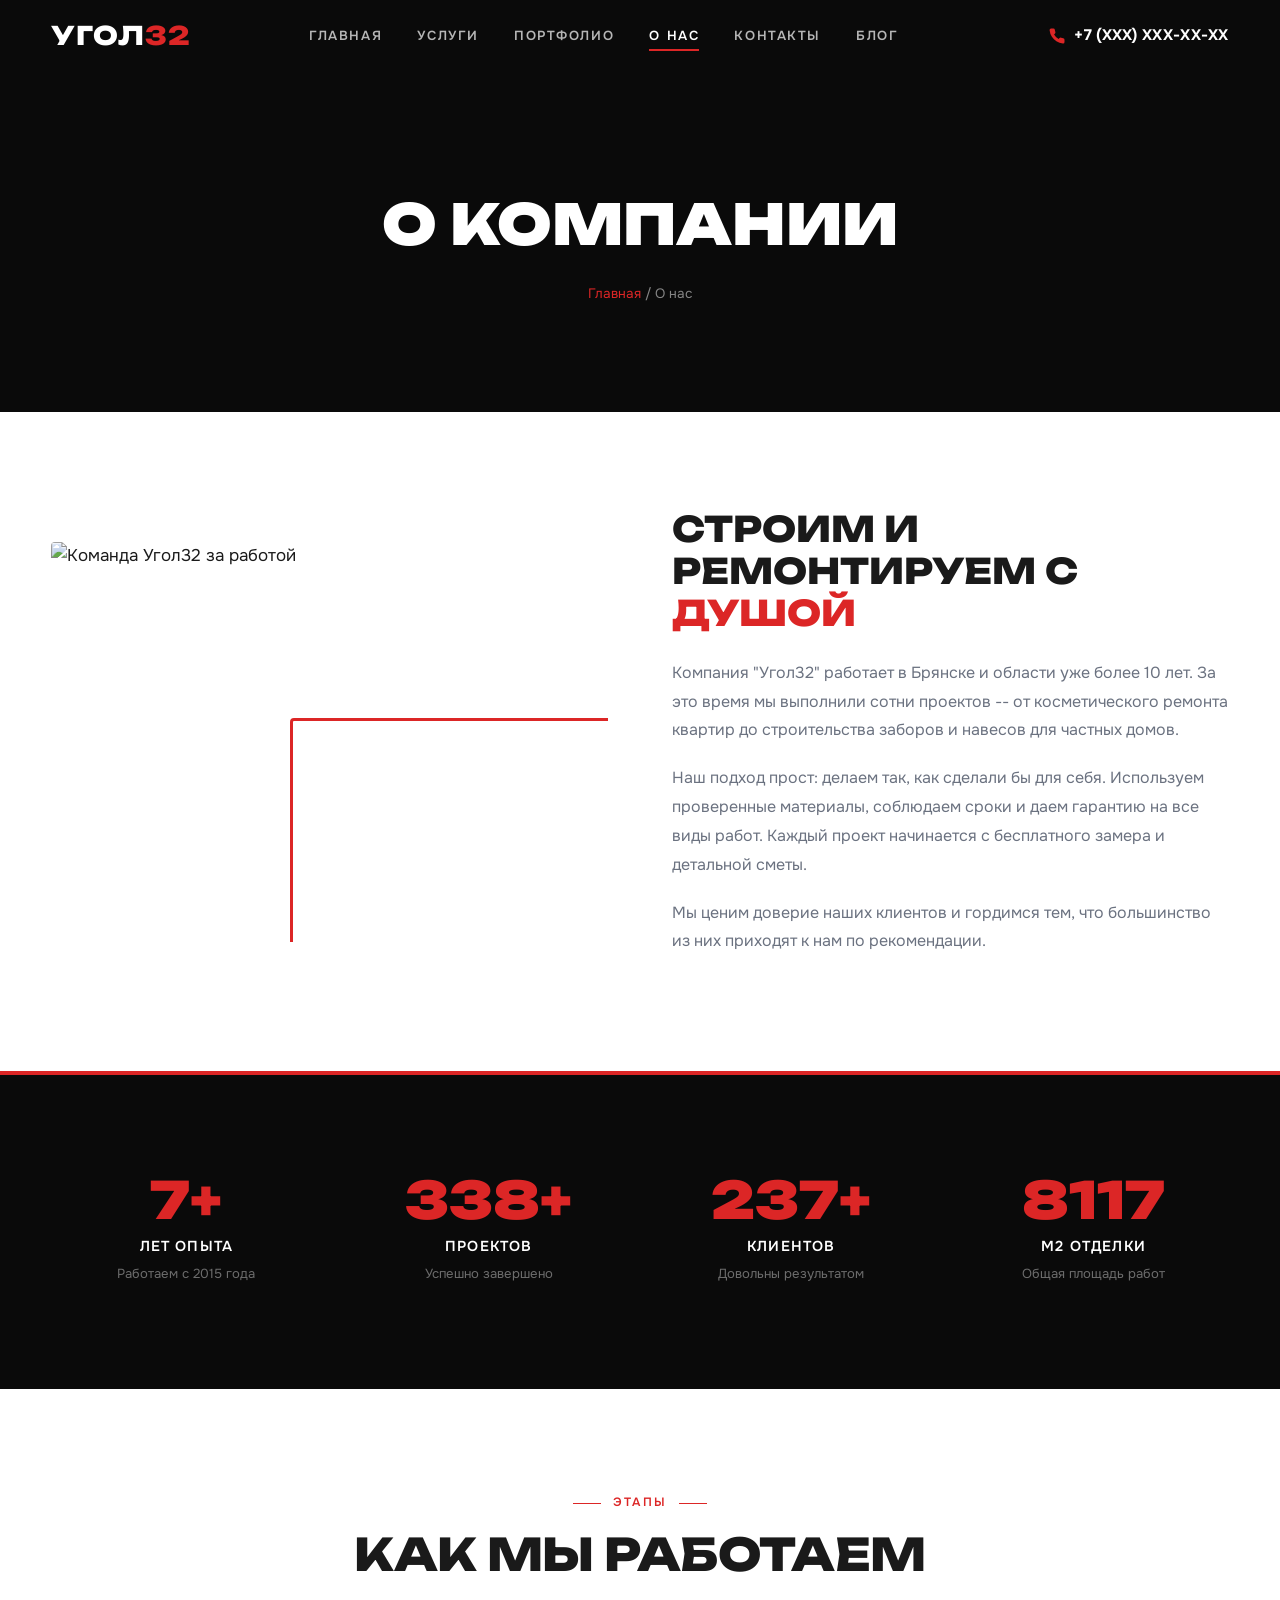
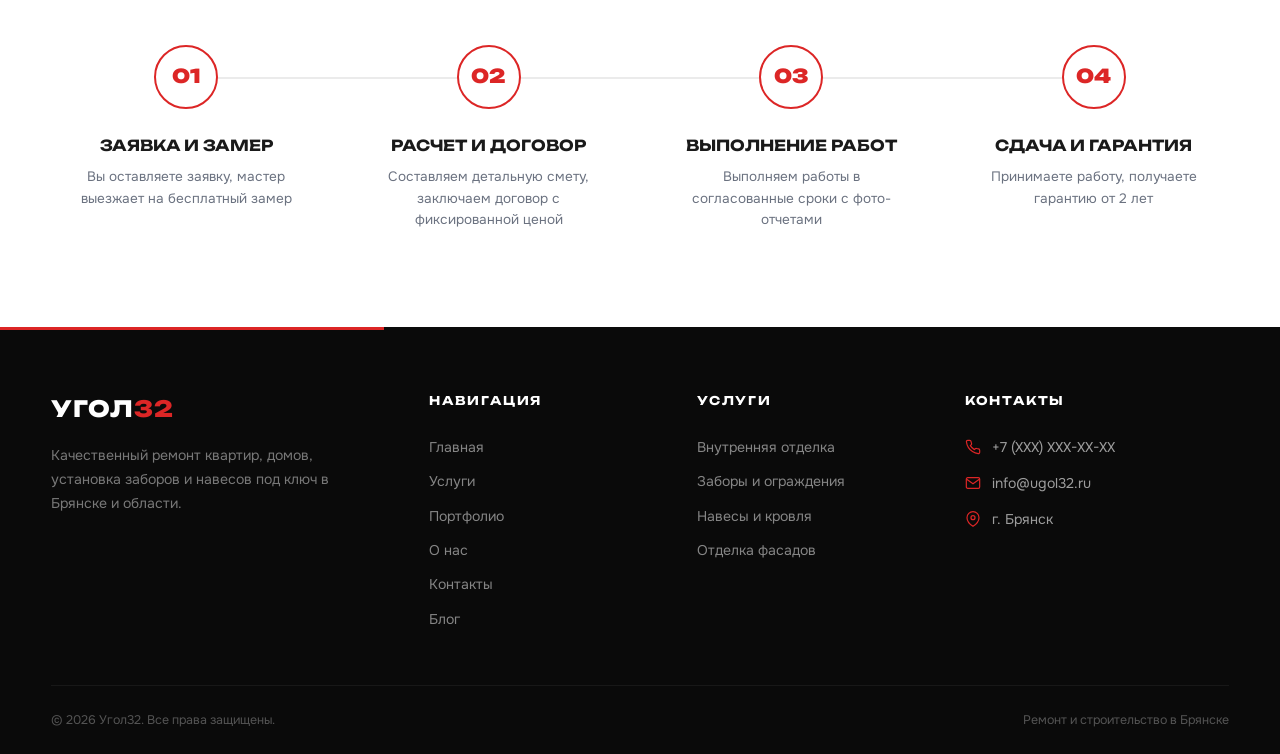
==== about.html @ 713999a4 "Initial commit: Ugol32 static website 6-page construction company site (HTML/CSS/JS). Pages: home, s" ====
<!DOCTYPE html>
<html lang="ru">
<head>
  <meta charset="UTF-8">
  <meta name="viewport" content="width=device-width, initial-scale=1.0">
  <title>О компании | Угол32 | Ремонт в Брянске</title>
  <meta name="description" content="О компании Угол32: опыт, команда, подход к работе. Ремонт квартир и домов в Брянске с гарантией.">
  <link rel="preconnect" href="https://fonts.googleapis.com">
  <link rel="preconnect" href="https://fonts.gstatic.com" crossorigin>
  <link href="https://fonts.googleapis.com/css2?family=Onest:wght@400;500;600;700&family=Unbounded:wght@700;800;900&display=swap" rel="stylesheet">
  <link rel="stylesheet" href="css/style.css">
  <style>
    .page-banner {
      position: relative; min-height: 340px;
      display: flex; align-items: center; justify-content: center;
      background: var(--surface); overflow: hidden; margin-top: var(--header-h);
    }
    .page-banner-bg {
      position: absolute; inset: 0;
      background: url('https://images.unsplash.com/photo-1541888946425-d81bb19240f5?w=1920&q=80') center/cover no-repeat;
      filter: grayscale(60%); opacity: 0.3;
    }
    .page-banner-content { position: relative; z-index: 2; text-align: center; }
    .page-banner h1 {
      font-family: var(--font-display); font-size: clamp(2rem, 5vw, 3.5rem);
      font-weight: 900; color: var(--text-inv); text-transform: uppercase;
    }
    .page-banner .breadcrumb { margin-top: 0.8rem; font-size: 0.85rem; color: rgba(255,255,255,0.5); }
    .page-banner .breadcrumb a { color: var(--accent); }

    /* About intro */
    .about-intro {
      padding: 6rem 0;
      display: grid; grid-template-columns: 1fr 1fr; gap: 4rem;
      align-items: center;
    }
    .about-intro-img {
      border-radius: 4px; overflow: hidden; position: relative;
    }
    .about-intro-img img {
      width: 100%; height: 100%; object-fit: cover;
      min-height: 400px; filter: grayscale(20%);
    }
    .about-intro-img::after {
      content: ''; position: absolute; bottom: -16px; right: -16px;
      width: 60%; height: 60%;
      border: 3px solid var(--accent); border-radius: 4px;
      z-index: -1;
    }
    .about-intro-text h2 {
      font-family: var(--font-display); font-size: clamp(1.5rem, 3vw, 2.2rem);
      font-weight: 800; text-transform: uppercase; color: var(--text);
      margin-bottom: 1.5rem; line-height: 1.2;
    }
    .about-intro-text h2 em { font-style: normal; color: var(--accent); }
    .about-intro-text p {
      font-size: 1rem; color: var(--text-muted); line-height: 1.8; margin-bottom: 1.2rem;
    }

    /* Stats */
    .stats-section {
      background: var(--surface); padding: 5rem 0;
      position: relative;
    }
    .stats-section::before {
      content: ''; position: absolute; top: 0; left: 0;
      width: 100%; height: 4px; background: var(--accent);
    }
    .stats-grid {
      display: grid; grid-template-columns: repeat(4, 1fr); gap: 2rem;
      text-align: center;
    }
    .stat-item { padding: 1.5rem; }
    .stat-number {
      font-family: var(--font-display); font-size: clamp(2.5rem, 4vw, 3.5rem);
      font-weight: 900; color: var(--accent); line-height: 1;
      margin-bottom: 0.5rem;
    }
    .stat-label {
      font-size: 0.9rem; font-weight: 600; color: var(--text-inv);
      text-transform: uppercase; letter-spacing: 0.08em;
    }
    .stat-desc {
      font-size: 0.82rem; color: rgba(255,255,255,0.4); margin-top: 0.3rem;
    }

    /* Process / Timeline */
    .process-section { padding: 6rem 0; background: var(--bg); }
    .process-grid {
      display: grid; grid-template-columns: repeat(4, 1fr); gap: 2rem;
      margin-top: 3rem; position: relative;
    }
    /* Connecting line */
    .process-grid::before {
      content: ''; position: absolute;
      top: 32px; left: 12.5%; right: 12.5%;
      height: 2px; background: rgba(0,0,0,0.08);
    }
    .process-step { text-align: center; position: relative; }
    .process-step-num {
      width: 64px; height: 64px; border-radius: 50%;
      background: var(--bg); border: 2px solid var(--accent);
      display: flex; align-items: center; justify-content: center;
      margin: 0 auto 1.5rem;
      font-family: var(--font-display); font-size: 1.2rem;
      font-weight: 900; color: var(--accent);
      position: relative; z-index: 1;
      transition: background 0.3s, color 0.3s;
    }
    .process-step:hover .process-step-num {
      background: var(--accent); color: var(--text-inv);
    }
    .process-step-title {
      font-family: var(--font-display); font-size: 0.95rem;
      font-weight: 700; text-transform: uppercase; color: var(--text);
      margin-bottom: 0.5rem;
    }
    .process-step-desc {
      font-size: 0.85rem; color: var(--text-muted); line-height: 1.6;
      max-width: 220px; margin: 0 auto;
    }

    @media (max-width: 768px) {
      .about-intro { grid-template-columns: 1fr; gap: 2rem; padding: 4rem 5%; }
      .about-intro-img::after { display: none; }
      .about-intro-img img { min-height: 260px; }
      .stats-grid { grid-template-columns: repeat(2, 1fr); gap: 1rem; }
      .process-grid { grid-template-columns: 1fr 1fr; gap: 2rem 1rem; }
      .process-grid::before { display: none; }
      .page-banner { min-height: 240px; }
    }
  </style>
</head>
<body>

  <!-- HEADER -->
  <header class="site-header">
    <div class="container header-inner">
      <a href="index.html" class="logo">УГОЛ<span>32</span></a>
      <nav class="nav-links">
        <a href="index.html">Главная</a><a href="uslugi.html">Услуги</a>
        <a href="portfolio.html">Портфолио</a><a href="about.html" class="active">О нас</a>
        <a href="contacts.html">Контакты</a><a href="blog.html">Блог</a>
      </nav>
      <a href="tel:+7XXXXXXXXXX" class="header-phone">
        <svg viewBox="0 0 24 24"><path d="M22 16.92v3a2 2 0 01-2.18 2 19.79 19.79 0 01-8.63-3.07 19.5 19.5 0 01-6-6 19.79 19.79 0 01-3.07-8.67A2 2 0 014.11 2h3a2 2 0 012 1.72c.127.96.361 1.903.7 2.81a2 2 0 01-.45 2.11L8.09 9.91a16 16 0 006 6l1.27-1.27a2 2 0 012.11-.45c.907.339 1.85.573 2.81.7A2 2 0 0122 16.92z"/></svg>
        +7 (XXX) XXX-XX-XX
      </a>
      <button class="burger" aria-label="Меню"><span></span><span></span><span></span></button>
    </div>
  </header>
  <div class="mobile-overlay"></div>
  <nav class="mobile-nav">
    <a href="index.html">Главная</a><a href="uslugi.html">Услуги</a><a href="portfolio.html">Портфолио</a>
    <a href="about.html">О нас</a><a href="contacts.html">Контакты</a><a href="blog.html">Блог</a>
    <a href="tel:+7XXXXXXXXXX" class="mobile-phone">+7 (XXX) XXX-XX-XX</a>
  </nav>

  <main>
    <section class="page-banner">
      <div class="page-banner-bg"></div>
      <div class="page-banner-content">
        <h1>О компании</h1>
        <div class="breadcrumb"><a href="index.html">Главная</a> / О нас</div>
      </div>
    </section>

    <!-- Intro -->
    <div class="container">
      <div class="about-intro">
        <div class="about-intro-img reveal">
          <img src="https://images.unsplash.com/photo-1581094794329-c8112a89af12?w=700&q=80" alt="Команда Угол32 за работой" loading="lazy">
        </div>
        <div class="about-intro-text reveal">
          <h2>Строим и ремонтируем с <em>душой</em></h2>
          <p>Компания "Угол32" работает в Брянске и области уже более 10 лет. За это время мы выполнили сотни проектов -- от косметического ремонта квартир до строительства заборов и навесов для частных домов.</p>
          <p>Наш подход прост: делаем так, как сделали бы для себя. Используем проверенные материалы, соблюдаем сроки и даем гарантию на все виды работ. Каждый проект начинается с бесплатного замера и детальной сметы.</p>
          <p>Мы ценим доверие наших клиентов и гордимся тем, что большинство из них приходят к нам по рекомендации.</p>
        </div>
      </div>
    </div>

    <!-- Stats -->
    <section class="stats-section">
      <div class="container">
        <div class="stats-grid">
          <div class="stat-item reveal reveal-delay-1">
            <div class="stat-number" data-count="10" data-suffix="+">0</div>
            <div class="stat-label">Лет опыта</div>
            <div class="stat-desc">Работаем с 2015 года</div>
          </div>
          <div class="stat-item reveal reveal-delay-2">
            <div class="stat-number" data-count="500" data-suffix="+">0</div>
            <div class="stat-label">Проектов</div>
            <div class="stat-desc">Успешно завершено</div>
          </div>
          <div class="stat-item reveal reveal-delay-3">
            <div class="stat-number" data-count="350" data-suffix="+">0</div>
            <div class="stat-label">Клиентов</div>
            <div class="stat-desc">Довольны результатом</div>
          </div>
          <div class="stat-item reveal reveal-delay-4">
            <div class="stat-number" data-count="12000" data-suffix="">0</div>
            <div class="stat-label">м2 отделки</div>
            <div class="stat-desc">Общая площадь работ</div>
          </div>
        </div>
      </div>
    </section>

    <!-- Process -->
    <section class="process-section">
      <div class="container">
        <div class="section-header reveal">
          <div class="section-tag">Этапы</div>
          <h2 class="section-title section-title--dark">Как мы работаем</h2>
        </div>

        <div class="process-grid">
          <div class="process-step reveal reveal-delay-1">
            <div class="process-step-num">01</div>
            <div class="process-step-title">Заявка и замер</div>
            <div class="process-step-desc">Вы оставляете заявку, мастер выезжает на бесплатный замер</div>
          </div>
          <div class="process-step reveal reveal-delay-2">
            <div class="process-step-num">02</div>
            <div class="process-step-title">Расчет и договор</div>
            <div class="process-step-desc">Составляем детальную смету, заключаем договор с фиксированной ценой</div>
          </div>
          <div class="process-step reveal reveal-delay-3">
            <div class="process-step-num">03</div>
            <div class="process-step-title">Выполнение работ</div>
            <div class="process-step-desc">Выполняем работы в согласованные сроки с фото-отчетами</div>
          </div>
          <div class="process-step reveal reveal-delay-4">
            <div class="process-step-num">04</div>
            <div class="process-step-title">Сдача и гарантия</div>
            <div class="process-step-desc">Принимаете работу, получаете гарантию от 2 лет</div>
          </div>
        </div>
      </div>
    </section>
  </main>

  <!-- FOOTER -->
  <footer class="site-footer">
    <div class="container">
      <div class="footer-grid">
        <div class="footer-brand">
          <a href="index.html" class="logo">УГОЛ<span>32</span></a>
          <p>Качественный ремонт квартир, домов, установка заборов и навесов под ключ в Брянске и области.</p>
        </div>
        <div>
          <div class="footer-heading">Навигация</div>
          <ul class="footer-links">
            <li><a href="index.html">Главная</a></li><li><a href="uslugi.html">Услуги</a></li>
            <li><a href="portfolio.html">Портфолио</a></li><li><a href="about.html">О нас</a></li>
            <li><a href="contacts.html">Контакты</a></li><li><a href="blog.html">Блог</a></li>
          </ul>
        </div>
        <div>
          <div class="footer-heading">Услуги</div>
          <ul class="footer-links">
            <li><a href="uslugi.html">Внутренняя отделка</a></li><li><a href="uslugi.html">Заборы и ограждения</a></li>
            <li><a href="uslugi.html">Навесы и кровля</a></li><li><a href="uslugi.html">Отделка фасадов</a></li>
          </ul>
        </div>
        <div>
          <div class="footer-heading">Контакты</div>
          <ul class="footer-contacts">
            <li><svg viewBox="0 0 24 24"><path d="M22 16.92v3a2 2 0 01-2.18 2 19.79 19.79 0 01-8.63-3.07 19.5 19.5 0 01-6-6 19.79 19.79 0 01-3.07-8.67A2 2 0 014.11 2h3a2 2 0 012 1.72c.127.96.361 1.903.7 2.81a2 2 0 01-.45 2.11L8.09 9.91a16 16 0 006 6l1.27-1.27a2 2 0 012.11-.45c.907.339 1.85.573 2.81.7A2 2 0 0122 16.92z"/></svg><a href="tel:+7XXXXXXXXXX">+7 (XXX) XXX-XX-XX</a></li>
            <li><svg viewBox="0 0 24 24"><path d="M4 4h16c1.1 0 2 .9 2 2v12c0 1.1-.9 2-2 2H4c-1.1 0-2-.9-2-2V6c0-1.1.9-2 2-2z"/><path d="M22 6l-10 7L2 6"/></svg><a href="mailto:info@ugol32.ru">info@ugol32.ru</a></li>
            <li><svg viewBox="0 0 24 24"><path d="M21 10c0 7-9 13-9 13s-9-6-9-13a9 9 0 0118 0z"/><circle cx="12" cy="10" r="3"/></svg><span>г. Брянск</span></li>
          </ul>
        </div>
      </div>
      <div class="footer-bottom">
        <span>&copy; 2026 Угол32. Все права защищены.</span>
        <span>Ремонт и строительство в Брянске</span>
      </div>
    </div>
  </footer>

  <a href="tel:+7XXXXXXXXXX" class="mobile-call-btn">
    <svg viewBox="0 0 24 24"><path d="M22 16.92v3a2 2 0 01-2.18 2 19.79 19.79 0 01-8.63-3.07 19.5 19.5 0 01-6-6 19.79 19.79 0 01-3.07-8.67A2 2 0 014.11 2h3a2 2 0 012 1.72c.127.96.361 1.903.7 2.81a2 2 0 01-.45 2.11L8.09 9.91a16 16 0 006 6l1.27-1.27a2 2 0 012.11-.45c.907.339 1.85.573 2.81.7A2 2 0 0122 16.92z"/></svg>
    Позвонить
  </a>

  <script src="js/main.js"></script>
</body>
</html>
---- css/style.css ----
/* ============================================
   УГОЛ32 — Constructivist Brutalism
   Black / White / Red — Raw precision
   ============================================ */

/* --- Reset & Base --- */
*, *::before, *::after { margin: 0; padding: 0; box-sizing: border-box; }
html { scroll-behavior: smooth; -webkit-text-size-adjust: 100%; }
body { font-family: 'Onest', sans-serif; font-size: 17px; line-height: 1.65; color: var(--text); background: var(--bg); overflow-x: hidden; -webkit-font-smoothing: antialiased; }
img { max-width: 100%; display: block; }
a { text-decoration: none; color: inherit; transition: color 0.25s; }
ul, ol { list-style: none; }
button, input, select, textarea { font: inherit; border: none; outline: none; background: none; }
button { cursor: pointer; }

/* --- Custom Properties --- */
:root {
  --bg: #FFFFFF;
  --bg-alt: #F2F2F0;
  --surface: #0A0A0A;
  --text: #1A1A1A;
  --text-muted: #6B7280;
  --text-inv: #FFFFFF;
  --accent: #DC2626;
  --accent-hover: #B91C1C;
  --accent-glow: rgba(220, 38, 38, 0.15);
  --font-display: 'Unbounded', sans-serif;
  --font-body: 'Onest', sans-serif;
  --ease: cubic-bezier(0.22, 1, 0.36, 1);
  --header-h: 72px;
}

/* --- Utility --- */
.container {
  width: min(1280px, 92%);
  margin: 0 auto;
}

.sr-only {
  position: absolute; width: 1px; height: 1px;
  padding: 0; margin: -1px; overflow: hidden;
  clip: rect(0,0,0,0); white-space: nowrap; border: 0;
}

/* --- Scroll Reveal --- */
.reveal {
  opacity: 0;
  transform: translateY(40px);
  transition: opacity 0.8s var(--ease), transform 0.8s var(--ease);
}
.reveal.visible {
  opacity: 1;
  transform: translateY(0);
}
.reveal-delay-1 { transition-delay: 0.1s; }
.reveal-delay-2 { transition-delay: 0.2s; }
.reveal-delay-3 { transition-delay: 0.3s; }
.reveal-delay-4 { transition-delay: 0.4s; }

/* ============================================
   HEADER
   ============================================ */
.site-header {
  position: fixed;
  top: 0; left: 0; right: 0;
  z-index: 1000;
  background: var(--surface);
  height: var(--header-h);
  transition: background 0.35s, box-shadow 0.35s;
}
.site-header.scrolled {
  box-shadow: 0 2px 24px rgba(0,0,0,0.4);
}
.header-inner {
  display: flex;
  align-items: center;
  justify-content: space-between;
  height: 100%;
}

/* Logo */
.logo {
  font-family: var(--font-display);
  font-size: 1.6rem;
  font-weight: 800;
  color: var(--text-inv);
  letter-spacing: 0.04em;
  position: relative;
}
.logo span {
  color: var(--accent);
}

/* Navigation */
.nav-links {
  display: flex;
  align-items: center;
  gap: 2.2rem;
}
.nav-links a {
  font-family: var(--font-body);
  font-size: 0.82rem;
  font-weight: 600;
  color: rgba(255,255,255,0.7);
  text-transform: uppercase;
  letter-spacing: 0.12em;
  position: relative;
  padding: 4px 0;
}
.nav-links a::after {
  content: '';
  position: absolute;
  bottom: 0; left: 0;
  width: 0; height: 2px;
  background: var(--accent);
  transition: width 0.3s var(--ease);
}
.nav-links a:hover,
.nav-links a.active {
  color: var(--text-inv);
}
.nav-links a:hover::after,
.nav-links a.active::after {
  width: 100%;
}

/* Header Phone */
.header-phone {
  display: flex;
  align-items: center;
  gap: 0.5rem;
  color: var(--text-inv);
  font-weight: 700;
  font-size: 0.95rem;
  letter-spacing: 0.02em;
  margin-left: 2rem;
}
.header-phone svg {
  width: 18px; height: 18px;
  fill: var(--accent);
}
.header-phone:hover {
  color: var(--accent);
}

/* Burger */
.burger {
  display: none;
  flex-direction: column;
  justify-content: center;
  gap: 6px;
  width: 32px;
  height: 32px;
  z-index: 1100;
}
.burger span {
  display: block;
  width: 100%; height: 2px;
  background: var(--text-inv);
  transition: transform 0.35s var(--ease), opacity 0.25s;
  transform-origin: center;
}
.burger.open span:nth-child(1) {
  transform: translateY(8px) rotate(45deg);
  background: var(--accent);
}
.burger.open span:nth-child(2) {
  opacity: 0;
}
.burger.open span:nth-child(3) {
  transform: translateY(-8px) rotate(-45deg);
  background: var(--accent);
}

/* Mobile Nav */
.mobile-nav {
  position: fixed;
  top: 0; right: -100%;
  width: min(380px, 85vw);
  height: 100vh;
  background: var(--surface);
  z-index: 1050;
  padding: calc(var(--header-h) + 2rem) 2rem 2rem;
  transition: right 0.45s var(--ease);
  display: flex;
  flex-direction: column;
  gap: 0;
}
.mobile-nav.open {
  right: 0;
}
.mobile-nav a {
  display: block;
  font-family: var(--font-display);
  font-size: 1.3rem;
  font-weight: 700;
  color: var(--text-inv);
  padding: 1rem 0;
  border-bottom: 1px solid rgba(255,255,255,0.08);
  text-transform: uppercase;
  letter-spacing: 0.06em;
}
.mobile-nav a:hover {
  color: var(--accent);
  padding-left: 12px;
  transition: all 0.3s var(--ease);
}
.mobile-nav .mobile-phone {
  margin-top: auto;
  display: flex;
  align-items: center;
  gap: 0.6rem;
  font-size: 1.1rem;
  font-weight: 700;
  color: var(--accent);
  padding: 1.2rem 0;
}
.mobile-overlay {
  position: fixed;
  inset: 0;
  background: rgba(0,0,0,0.6);
  z-index: 1040;
  opacity: 0;
  pointer-events: none;
  transition: opacity 0.4s;
}
.mobile-overlay.open {
  opacity: 1;
  pointer-events: all;
}

/* ============================================
   HERO
   ============================================ */
.hero {
  position: relative;
  min-height: 100vh;
  display: flex;
  align-items: center;
  overflow: hidden;
  background: var(--surface);
}
.hero-bg {
  position: absolute;
  inset: 0;
  background: url('https://images.unsplash.com/photo-1504307651254-35680f356dfd?w=1920&q=80') center/cover no-repeat;
  filter: grayscale(40%);
  transform: scale(1.05);
  transition: transform 8s linear;
}
.hero:hover .hero-bg {
  transform: scale(1.0);
}
.hero-overlay {
  position: absolute;
  inset: 0;
  background:
    linear-gradient(135deg, rgba(10,10,10,0.85) 0%, rgba(10,10,10,0.5) 50%, rgba(10,10,10,0.75) 100%);
}
/* Diagonal red accent slash */
.hero-slash {
  position: absolute;
  top: -10%; right: -5%;
  width: 35%;
  height: 140%;
  background: var(--accent);
  opacity: 0.07;
  transform: skewX(-12deg);
  pointer-events: none;
}

.hero-content {
  position: relative;
  z-index: 2;
  padding: calc(var(--header-h) + 4rem) 0 4rem;
  max-width: 800px;
}
.hero-tag {
  display: inline-flex;
  align-items: center;
  gap: 0.5rem;
  font-family: var(--font-body);
  font-size: 0.78rem;
  font-weight: 600;
  color: var(--accent);
  text-transform: uppercase;
  letter-spacing: 0.2em;
  margin-bottom: 1.5rem;
  opacity: 0;
  animation: fadeSlideUp 0.8s 0.3s var(--ease) forwards;
}
.hero-tag::before {
  content: '';
  width: 40px; height: 2px;
  background: var(--accent);
}
.hero h1 {
  font-family: var(--font-display);
  font-size: clamp(2.4rem, 5.5vw, 4.5rem);
  font-weight: 900;
  color: var(--text-inv);
  line-height: 1.08;
  letter-spacing: -0.02em;
  text-transform: uppercase;
  margin-bottom: 1.5rem;
  opacity: 0;
  animation: fadeSlideUp 0.9s 0.5s var(--ease) forwards;
}
.hero h1 em {
  font-style: normal;
  color: var(--accent);
}
.hero-sub {
  font-size: 1.15rem;
  color: rgba(255,255,255,0.7);
  max-width: 560px;
  line-height: 1.7;
  margin-bottom: 2.5rem;
  opacity: 0;
  animation: fadeSlideUp 0.9s 0.7s var(--ease) forwards;
}
.hero-actions {
  display: flex;
  gap: 1rem;
  flex-wrap: wrap;
  opacity: 0;
  animation: fadeSlideUp 0.9s 0.9s var(--ease) forwards;
}

/* Buttons */
.btn {
  display: inline-flex;
  align-items: center;
  justify-content: center;
  gap: 0.5rem;
  font-family: var(--font-body);
  font-size: 0.82rem;
  font-weight: 700;
  text-transform: uppercase;
  letter-spacing: 0.14em;
  padding: 1rem 2.4rem;
  border-radius: 3px;
  transition: all 0.3s var(--ease);
  position: relative;
  overflow: hidden;
}
.btn-primary {
  background: var(--accent);
  color: var(--text-inv);
}
.btn-primary:hover {
  background: var(--accent-hover);
  transform: translateY(-2px);
  box-shadow: 0 8px 32px rgba(220,38,38,0.35);
}
.btn-outline {
  border: 2px solid rgba(255,255,255,0.3);
  color: var(--text-inv);
}
.btn-outline:hover {
  border-color: var(--text-inv);
  background: rgba(255,255,255,0.05);
}

/* Hero scroll indicator */
.hero-scroll {
  position: absolute;
  bottom: 2.5rem;
  left: 50%;
  transform: translateX(-50%);
  z-index: 2;
  display: flex;
  flex-direction: column;
  align-items: center;
  gap: 0.6rem;
  color: rgba(255,255,255,0.4);
  font-size: 0.7rem;
  text-transform: uppercase;
  letter-spacing: 0.15em;
}
.hero-scroll-line {
  width: 1px; height: 48px;
  background: linear-gradient(to bottom, var(--accent), transparent);
  animation: scrollPulse 2s infinite;
}

@keyframes fadeSlideUp {
  from { opacity: 0; transform: translateY(30px); }
  to { opacity: 1; transform: translateY(0); }
}
@keyframes scrollPulse {
  0%, 100% { opacity: 0.3; transform: scaleY(1); }
  50% { opacity: 1; transform: scaleY(1.2); }
}

/* ============================================
   SERVICES SECTION
   ============================================ */
.services {
  background: var(--surface);
  padding: 7rem 0;
  position: relative;
}
/* Constructivist diagonal accent */
.services::before {
  content: '';
  position: absolute;
  top: 0; left: 0;
  width: 100%; height: 6px;
  background: var(--accent);
}

.section-header {
  text-align: center;
  margin-bottom: 4rem;
}
.section-tag {
  display: inline-flex;
  align-items: center;
  gap: 0.7rem;
  font-size: 0.75rem;
  font-weight: 600;
  color: var(--accent);
  text-transform: uppercase;
  letter-spacing: 0.2em;
  margin-bottom: 1rem;
}
.section-tag::before,
.section-tag::after {
  content: '';
  width: 28px; height: 1px;
  background: var(--accent);
}
.section-title {
  font-family: var(--font-display);
  font-size: clamp(1.8rem, 3.5vw, 2.8rem);
  font-weight: 800;
  text-transform: uppercase;
  letter-spacing: -0.01em;
  line-height: 1.15;
}
.section-title--light {
  color: var(--text-inv);
}
.section-title--dark {
  color: var(--text);
}

.services-grid {
  display: grid;
  grid-template-columns: repeat(4, 1fr);
  gap: 1.5rem;
}

.service-card {
  position: relative;
  border-radius: 4px;
  overflow: hidden;
  background: rgba(255,255,255,0.03);
  border: 1px solid rgba(255,255,255,0.06);
  transition: transform 0.5s var(--ease), box-shadow 0.5s var(--ease);
}
.service-card:hover {
  transform: translateY(-8px);
  box-shadow: 0 20px 60px rgba(0,0,0,0.4);
}
.service-card-img {
  position: relative;
  height: 240px;
  overflow: hidden;
}
.service-card-img img {
  width: 100%; height: 100%;
  object-fit: cover;
  filter: grayscale(100%);
  transition: filter 0.6s var(--ease), transform 0.6s var(--ease);
}
.service-card:hover .service-card-img img {
  filter: grayscale(0%);
  transform: scale(1.08);
}
/* Red line accent on card */
.service-card-img::after {
  content: '';
  position: absolute;
  bottom: 0; left: 0;
  width: 0; height: 3px;
  background: var(--accent);
  transition: width 0.5s var(--ease);
}
.service-card:hover .service-card-img::after {
  width: 100%;
}
.service-card-body {
  padding: 1.5rem;
}
.service-card-title {
  font-family: var(--font-display);
  font-size: 1rem;
  font-weight: 700;
  color: var(--text-inv);
  text-transform: uppercase;
  letter-spacing: 0.03em;
  margin-bottom: 0.6rem;
}
.service-card-desc {
  font-size: 0.88rem;
  color: rgba(255,255,255,0.5);
  line-height: 1.6;
  margin-bottom: 1.2rem;
}
.service-card-link {
  font-size: 0.78rem;
  font-weight: 700;
  color: var(--accent);
  text-transform: uppercase;
  letter-spacing: 0.12em;
  display: inline-flex;
  align-items: center;
  gap: 0.5rem;
  transition: gap 0.3s var(--ease);
}
.service-card-link:hover {
  gap: 0.8rem;
}
.service-card-link svg {
  width: 14px; height: 14px;
  fill: currentColor;
  transition: transform 0.3s var(--ease);
}
.service-card:hover .service-card-link svg {
  transform: translateX(3px);
}

/* ============================================
   WHY US SECTION
   ============================================ */
.why-us {
  padding: 7rem 0;
  background: var(--bg);
  position: relative;
}
.why-us::before {
  content: '';
  position: absolute;
  top: 0; left: 0;
  width: 100%; height: 1px;
  background: linear-gradient(90deg, transparent, rgba(0,0,0,0.08), transparent);
}

.advantages-grid {
  display: grid;
  grid-template-columns: repeat(4, 1fr);
  gap: 2rem;
}

.advantage-item {
  text-align: center;
  padding: 2.5rem 1.5rem;
  position: relative;
  transition: transform 0.4s var(--ease);
}
.advantage-item:hover {
  transform: translateY(-4px);
}
/* Vertical separator between items */
.advantage-item:not(:last-child)::after {
  content: '';
  position: absolute;
  top: 20%; right: 0;
  width: 1px; height: 60%;
  background: rgba(0,0,0,0.08);
}
.advantage-icon {
  width: 56px; height: 56px;
  margin: 0 auto 1.2rem;
  display: flex;
  align-items: center;
  justify-content: center;
  background: var(--accent-glow);
  border-radius: 50%;
}
.advantage-icon svg {
  width: 26px; height: 26px;
  stroke: var(--accent);
  fill: none;
  stroke-width: 1.8;
  stroke-linecap: round;
  stroke-linejoin: round;
}
.advantage-number {
  font-family: var(--font-display);
  font-size: 2.4rem;
  font-weight: 900;
  color: var(--accent);
  line-height: 1;
  margin-bottom: 0.5rem;
}
.advantage-label {
  font-size: 0.92rem;
  font-weight: 600;
  color: var(--text);
  text-transform: uppercase;
  letter-spacing: 0.05em;
  margin-bottom: 0.3rem;
}
.advantage-desc {
  font-size: 0.82rem;
  color: var(--text-muted);
  line-height: 1.5;
}

/* ============================================
   FORM SECTION
   ============================================ */
.form-section {
  padding: 7rem 0;
  background: var(--bg-alt);
  position: relative;
  overflow: hidden;
}
/* Background geometric accent */
.form-section::before {
  content: '';
  position: absolute;
  top: -20%; right: -10%;
  width: 500px; height: 500px;
  border: 60px solid rgba(220,38,38,0.04);
  border-radius: 50%;
  pointer-events: none;
}
.form-section::after {
  content: '';
  position: absolute;
  bottom: -15%; left: -8%;
  width: 350px; height: 350px;
  border: 40px solid rgba(10,10,10,0.03);
  border-radius: 50%;
  pointer-events: none;
}

.form-wrapper {
  max-width: 680px;
  margin: 0 auto;
  position: relative;
  z-index: 1;
}

.form-wrapper .section-header {
  margin-bottom: 2.5rem;
}
.form-subtitle {
  font-size: 1rem;
  color: var(--text-muted);
  margin-top: 0.8rem;
}

.contact-form {
  display: grid;
  gap: 1.2rem;
}
.form-row {
  display: grid;
  grid-template-columns: 1fr 1fr;
  gap: 1.2rem;
}
.form-group {
  position: relative;
}
.form-group label {
  display: block;
  font-size: 0.78rem;
  font-weight: 600;
  color: var(--text);
  text-transform: uppercase;
  letter-spacing: 0.1em;
  margin-bottom: 0.5rem;
}
.form-group label .required {
  color: var(--accent);
}
.form-control {
  width: 100%;
  padding: 0.95rem 1.2rem;
  background: var(--bg);
  border: 1px solid rgba(0,0,0,0.1);
  border-radius: 3px;
  font-size: 0.95rem;
  color: var(--text);
  transition: border-color 0.3s, box-shadow 0.3s;
}
.form-control:focus {
  border-color: var(--accent);
  box-shadow: 0 0 0 3px var(--accent-glow);
}
.form-control::placeholder {
  color: var(--text-muted);
  opacity: 0.6;
}
select.form-control {
  appearance: none;
  cursor: pointer;
  background-image: url("data:image/svg+xml,%3Csvg xmlns='http://www.w3.org/2000/svg' width='12' height='8'%3E%3Cpath d='M1 1l5 5 5-5' stroke='%236B7280' fill='none' stroke-width='1.5'/%3E%3C/svg%3E");
  background-repeat: no-repeat;
  background-position: right 1rem center;
  padding-right: 2.5rem;
}
textarea.form-control {
  resize: vertical;
  min-height: 120px;
}
.form-check {
  display: flex;
  align-items: flex-start;
  gap: 0.7rem;
  margin-top: 0.4rem;
}
.form-check input[type="checkbox"] {
  width: 18px; height: 18px;
  margin-top: 2px;
  accent-color: var(--accent);
  cursor: pointer;
  flex-shrink: 0;
}
.form-check label {
  font-size: 0.82rem;
  color: var(--text-muted);
  line-height: 1.5;
  cursor: pointer;
  text-transform: none;
  letter-spacing: 0;
  font-weight: 400;
}
.form-check label a {
  color: var(--accent);
  border-bottom: 1px solid transparent;
}
.form-check label a:hover {
  border-bottom-color: var(--accent);
}
.btn-submit {
  width: 100%;
  padding: 1.1rem;
  margin-top: 0.5rem;
}

/* Form messages */
.form-message {
  display: none;
  padding: 1rem 1.2rem;
  border-radius: 3px;
  font-size: 0.9rem;
  font-weight: 500;
  margin-top: 0.5rem;
}
.form-message.success {
  display: block;
  background: rgba(22, 163, 74, 0.1);
  color: #16a34a;
  border: 1px solid rgba(22, 163, 74, 0.2);
}
.form-message.error {
  display: block;
  background: rgba(220, 38, 38, 0.1);
  color: var(--accent);
  border: 1px solid rgba(220, 38, 38, 0.2);
}

/* ============================================
   FOOTER
   ============================================ */
.site-footer {
  background: var(--surface);
  padding: 4rem 0 0;
  color: rgba(255,255,255,0.6);
  position: relative;
}
.site-footer::before {
  content: '';
  position: absolute;
  top: 0; left: 0;
  width: 100%; height: 3px;
  background: linear-gradient(90deg, var(--accent) 0%, var(--accent) 30%, transparent 30%);
}

.footer-grid {
  display: grid;
  grid-template-columns: 1.5fr 1fr 1fr 1.2fr;
  gap: 3rem;
  padding-bottom: 3rem;
  border-bottom: 1px solid rgba(255,255,255,0.06);
}

.footer-brand .logo {
  font-size: 1.4rem;
  margin-bottom: 1rem;
  display: inline-block;
}
.footer-brand p {
  font-size: 0.88rem;
  line-height: 1.7;
  color: rgba(255,255,255,0.45);
  max-width: 280px;
}

.footer-heading {
  font-family: var(--font-display);
  font-size: 0.75rem;
  font-weight: 700;
  color: var(--text-inv);
  text-transform: uppercase;
  letter-spacing: 0.15em;
  margin-bottom: 1.2rem;
}
.footer-links a {
  display: block;
  padding: 0.35rem 0;
  font-size: 0.88rem;
  color: rgba(255,255,255,0.5);
  transition: color 0.25s, padding-left 0.25s;
}
.footer-links a:hover {
  color: var(--accent);
  padding-left: 6px;
}

.footer-contacts li {
  display: flex;
  align-items: flex-start;
  gap: 0.7rem;
  padding: 0.4rem 0;
  font-size: 0.88rem;
}
.footer-contacts li svg {
  width: 16px; height: 16px;
  stroke: var(--accent);
  fill: none;
  stroke-width: 1.8;
  flex-shrink: 0;
  margin-top: 3px;
}
.footer-contacts a:hover {
  color: var(--accent);
}

.footer-socials {
  display: flex;
  gap: 0.8rem;
  margin-top: 1.2rem;
}
.footer-socials a {
  width: 40px; height: 40px;
  display: flex;
  align-items: center;
  justify-content: center;
  border: 1px solid rgba(255,255,255,0.1);
  border-radius: 50%;
  transition: border-color 0.3s, background 0.3s;
}
.footer-socials a:hover {
  border-color: var(--accent);
  background: rgba(220,38,38,0.1);
}
.footer-socials svg {
  width: 18px; height: 18px;
  fill: rgba(255,255,255,0.6);
  transition: fill 0.3s;
}
.footer-socials a:hover svg {
  fill: var(--accent);
}

.footer-bottom {
  padding: 1.5rem 0;
  display: flex;
  align-items: center;
  justify-content: space-between;
  font-size: 0.78rem;
  color: rgba(255,255,255,0.3);
}

/* ============================================
   MOBILE STICKY CALL
   ============================================ */
.mobile-call-btn {
  display: none;
  position: fixed;
  bottom: 0; left: 0; right: 0;
  z-index: 900;
  background: var(--accent);
  color: var(--text-inv);
  font-family: var(--font-body);
  font-size: 0.9rem;
  font-weight: 700;
  text-transform: uppercase;
  letter-spacing: 0.1em;
  padding: 1rem;
  text-align: center;
  gap: 0.5rem;
  align-items: center;
  justify-content: center;
}
.mobile-call-btn svg {
  width: 20px; height: 20px;
  fill: var(--text-inv);
}

/* ============================================
   RESPONSIVE
   ============================================ */

/* Tablet */
@media (max-width: 1024px) {
  .services-grid {
    grid-template-columns: repeat(2, 1fr);
  }
  .advantages-grid {
    grid-template-columns: repeat(2, 1fr);
  }
  .advantage-item:nth-child(2)::after {
    display: none;
  }
  .footer-grid {
    grid-template-columns: 1fr 1fr;
    gap: 2rem;
  }
}

/* Mobile */
@media (max-width: 768px) {
  :root {
    --header-h: 60px;
  }
  .nav-links,
  .header-phone {
    display: none;
  }
  .burger {
    display: flex;
  }
  .mobile-call-btn {
    display: flex;
  }
  body {
    padding-bottom: 52px; /* space for sticky call button */
  }

  .hero-content {
    padding: calc(var(--header-h) + 2rem) 0 6rem;
  }
  .hero h1 {
    font-size: clamp(1.8rem, 7vw, 2.6rem);
  }
  .hero-sub {
    font-size: 1rem;
  }
  .hero-scroll {
    bottom: 5rem;
  }

  .services,
  .why-us,
  .form-section {
    padding: 4rem 0;
  }
  .services-grid {
    grid-template-columns: 1fr;
    gap: 1.2rem;
  }
  .service-card-img {
    height: 200px;
  }
  .advantages-grid {
    grid-template-columns: 1fr;
    gap: 0;
  }
  .advantage-item::after {
    display: none !important;
  }
  .advantage-item {
    padding: 1.5rem;
    border-bottom: 1px solid rgba(0,0,0,0.06);
    display: grid;
    grid-template-columns: 56px 1fr;
    grid-template-rows: auto auto;
    text-align: left;
    gap: 0 1rem;
    align-items: center;
  }
  .advantage-icon {
    grid-row: 1 / 3;
    margin: 0;
  }
  .advantage-number {
    font-size: 1.8rem;
  }

  .form-row {
    grid-template-columns: 1fr;
  }

  .footer-grid {
    grid-template-columns: 1fr;
    gap: 2rem;
  }
  .footer-bottom {
    flex-direction: column;
    gap: 0.5rem;
    text-align: center;
  }

  .section-header {
    margin-bottom: 2.5rem;
  }
  .section-title {
    font-size: clamp(1.5rem, 5vw, 2rem);
  }
}

@media (max-width: 480px) {
  .hero-actions {
    flex-direction: column;
  }
  .hero-actions .btn {
    width: 100%;
    justify-content: center;
  }
}
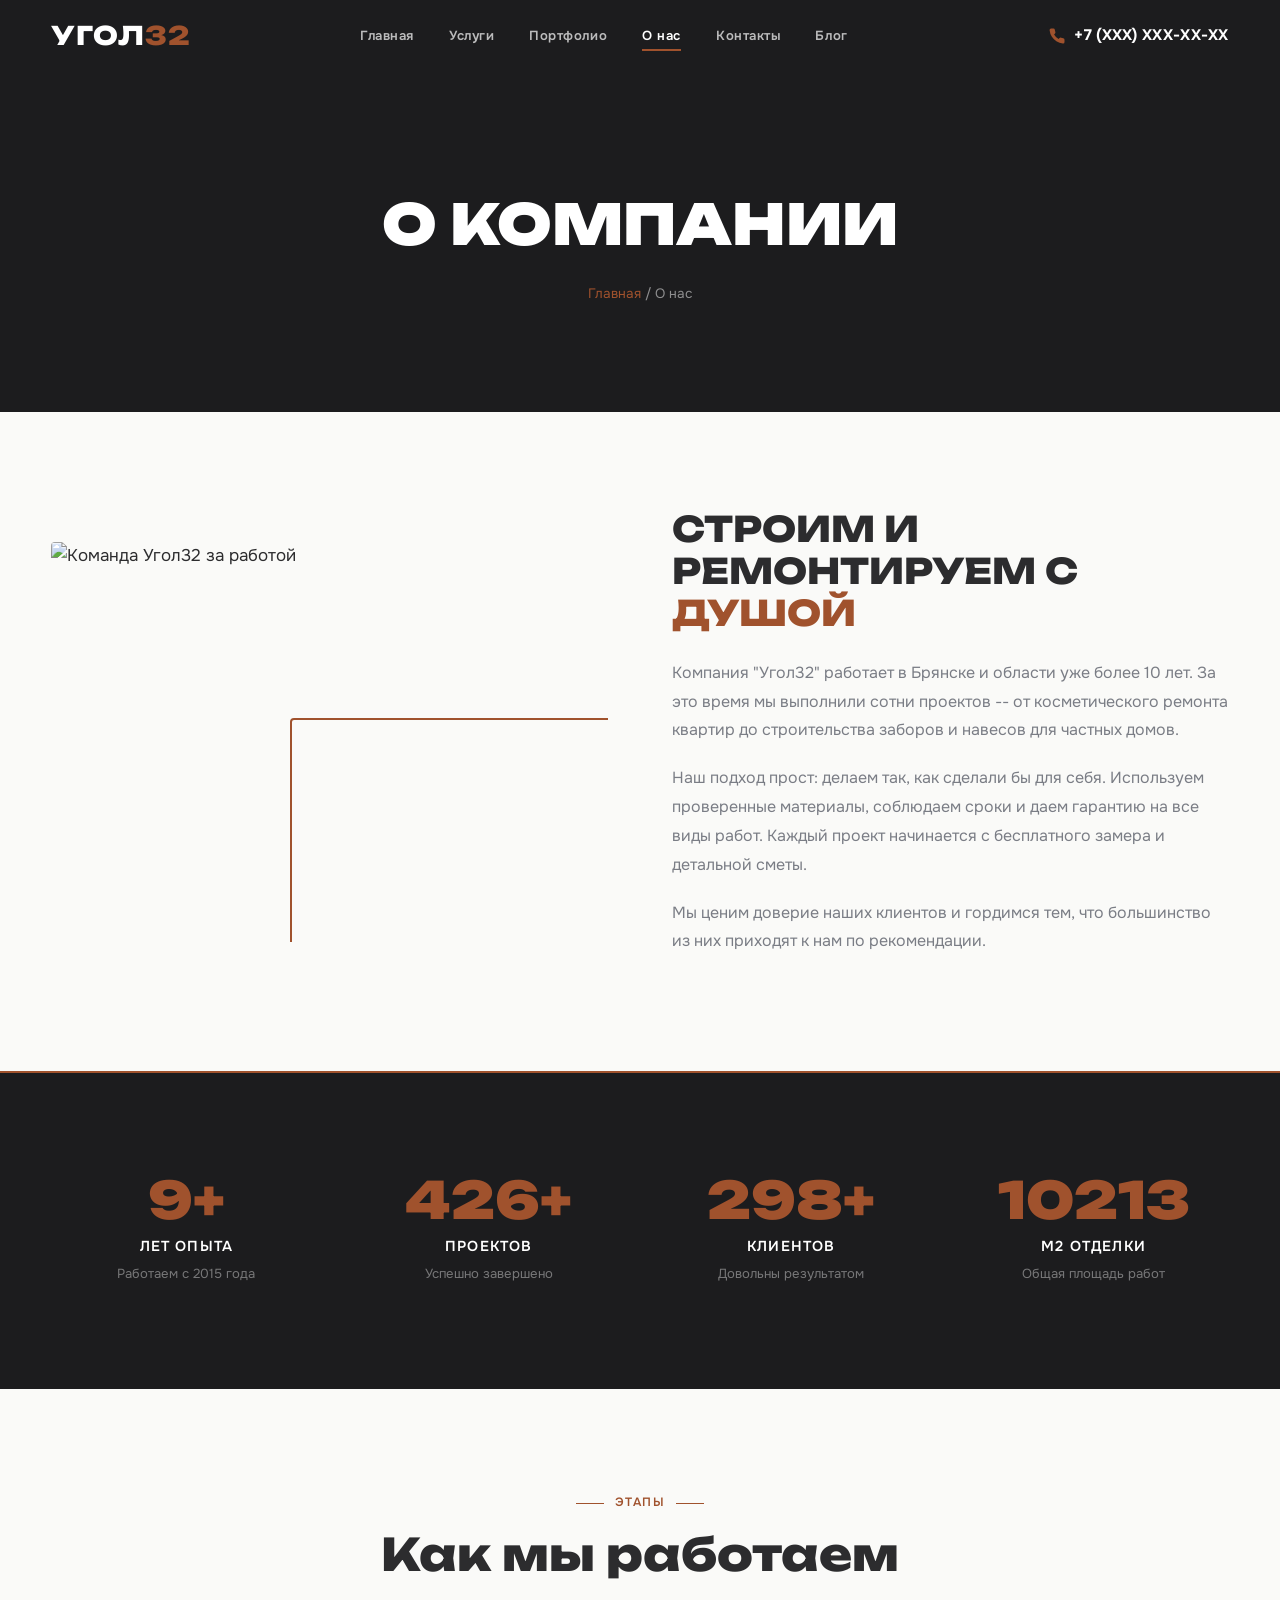
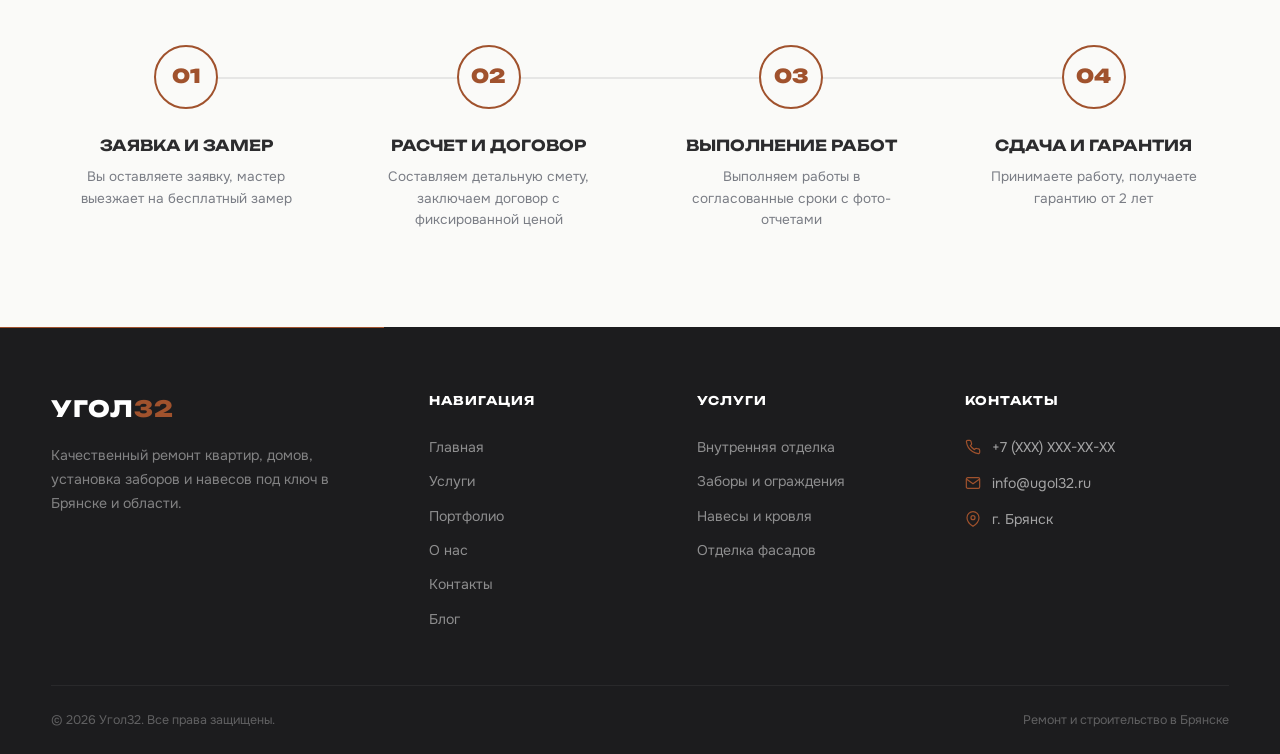
==== commit 427a2d0e: "Muted minimalist redesign: terracotta palette, softer typography Replace bright red (#DC2626) with e" ====
--- a/about.html
+++ b/about.html
@@ -39,12 +39,12 @@
     }
     .about-intro-img img {
       width: 100%; height: 100%; object-fit: cover;
-      min-height: 400px; filter: grayscale(20%);
+      min-height: 400px; filter: grayscale(10%);
     }
     .about-intro-img::after {
       content: ''; position: absolute; bottom: -16px; right: -16px;
       width: 60%; height: 60%;
-      border: 3px solid var(--accent); border-radius: 4px;
+      border: 2px solid var(--accent); border-radius: 4px;
       z-index: -1;
     }
     .about-intro-text h2 {
@@ -64,7 +64,7 @@
     }
     .stats-section::before {
       content: ''; position: absolute; top: 0; left: 0;
-      width: 100%; height: 4px; background: var(--accent);
+      width: 100%; height: 2px; background: var(--accent);
     }
     .stats-grid {
       display: grid; grid-template-columns: repeat(4, 1fr); gap: 2rem;
--- a/css/style.css
+++ b/css/style.css
@@ -15,15 +15,15 @@
 
 /* --- Custom Properties --- */
 :root {
-  --bg: #FFFFFF;
-  --bg-alt: #F2F2F0;
-  --surface: #0A0A0A;
-  --text: #1A1A1A;
-  --text-muted: #6B7280;
+  --bg: #FAFAF8;
+  --bg-alt: #F0EFEC;
+  --surface: #1C1C1E;
+  --text: #2C2C2E;
+  --text-muted: #7A7D85;
   --text-inv: #FFFFFF;
-  --accent: #DC2626;
-  --accent-hover: #B91C1C;
-  --accent-glow: rgba(220, 38, 38, 0.15);
+  --accent: #A0522D;
+  --accent-hover: #8B4226;
+  --accent-glow: rgba(160, 82, 45, 0.12);
   --font-display: 'Unbounded', sans-serif;
   --font-body: 'Onest', sans-serif;
   --ease: cubic-bezier(0.22, 1, 0.36, 1);
@@ -102,8 +102,7 @@
   font-size: 0.82rem;
   font-weight: 600;
   color: rgba(255,255,255,0.7);
-  text-transform: uppercase;
-  letter-spacing: 0.12em;
+  letter-spacing: 0.04em;
   position: relative;
   padding: 4px 0;
 }
@@ -244,7 +243,7 @@
   position: absolute;
   inset: 0;
   background: url('https://images.unsplash.com/photo-1504307651254-35680f356dfd?w=1920&q=80') center/cover no-repeat;
-  filter: grayscale(40%);
+  filter: grayscale(20%);
   transform: scale(1.05);
   transition: transform 8s linear;
 }
@@ -264,7 +263,7 @@
   width: 35%;
   height: 140%;
   background: var(--accent);
-  opacity: 0.07;
+  opacity: 0.03;
   transform: skewX(-12deg);
   pointer-events: none;
 }
@@ -284,7 +283,7 @@
   font-weight: 600;
   color: var(--accent);
   text-transform: uppercase;
-  letter-spacing: 0.2em;
+  letter-spacing: 0.12em;
   margin-bottom: 1.5rem;
   opacity: 0;
   animation: fadeSlideUp 0.8s 0.3s var(--ease) forwards;
@@ -337,7 +336,7 @@
   font-size: 0.82rem;
   font-weight: 700;
   text-transform: uppercase;
-  letter-spacing: 0.14em;
+  letter-spacing: 0.08em;
   padding: 1rem 2.4rem;
   border-radius: 3px;
   transition: all 0.3s var(--ease);
@@ -350,8 +349,8 @@
 }
 .btn-primary:hover {
   background: var(--accent-hover);
-  transform: translateY(-2px);
-  box-shadow: 0 8px 32px rgba(220,38,38,0.35);
+  transform: translateY(-1px);
+  box-shadow: 0 6px 20px rgba(160,82,45,0.18);
 }
 .btn-outline {
   border: 2px solid rgba(255,255,255,0.3);
@@ -380,7 +379,7 @@
 }
 .hero-scroll-line {
   width: 1px; height: 48px;
-  background: linear-gradient(to bottom, var(--accent), transparent);
+  background: linear-gradient(to bottom, rgba(255,255,255,0.3), transparent);
   animation: scrollPulse 2s infinite;
 }
 
@@ -406,7 +405,7 @@
   content: '';
   position: absolute;
   top: 0; left: 0;
-  width: 100%; height: 6px;
+  width: 100%; height: 2px;
   background: var(--accent);
 }
 
@@ -422,7 +421,7 @@
   font-weight: 600;
   color: var(--accent);
   text-transform: uppercase;
-  letter-spacing: 0.2em;
+  letter-spacing: 0.12em;
   margin-bottom: 1rem;
 }
 .section-tag::before,
@@ -435,8 +434,7 @@
   font-family: var(--font-display);
   font-size: clamp(1.8rem, 3.5vw, 2.8rem);
   font-weight: 800;
-  text-transform: uppercase;
-  letter-spacing: -0.01em;
+  letter-spacing: 0;
   line-height: 1.15;
 }
 .section-title--light {
@@ -461,8 +459,8 @@
   transition: transform 0.5s var(--ease), box-shadow 0.5s var(--ease);
 }
 .service-card:hover {
-  transform: translateY(-8px);
-  box-shadow: 0 20px 60px rgba(0,0,0,0.4);
+  transform: translateY(-4px);
+  box-shadow: 0 12px 36px rgba(0,0,0,0.15);
 }
 .service-card-img {
   position: relative;
@@ -472,12 +470,12 @@
 .service-card-img img {
   width: 100%; height: 100%;
   object-fit: cover;
-  filter: grayscale(100%);
+  filter: grayscale(30%);
   transition: filter 0.6s var(--ease), transform 0.6s var(--ease);
 }
 .service-card:hover .service-card-img img {
   filter: grayscale(0%);
-  transform: scale(1.08);
+  transform: scale(1.03);
 }
 /* Red line accent on card */
 .service-card-img::after {
@@ -499,7 +497,6 @@
   font-size: 1rem;
   font-weight: 700;
   color: var(--text-inv);
-  text-transform: uppercase;
   letter-spacing: 0.03em;
   margin-bottom: 0.6rem;
 }
@@ -561,7 +558,7 @@
   transition: transform 0.4s var(--ease);
 }
 .advantage-item:hover {
-  transform: translateY(-4px);
+  transform: translateY(-2px);
 }
 /* Vertical separator between items */
 .advantage-item:not(:last-child)::after {
@@ -600,8 +597,7 @@
   font-size: 0.92rem;
   font-weight: 600;
   color: var(--text);
-  text-transform: uppercase;
-  letter-spacing: 0.05em;
+  letter-spacing: 0;
   margin-bottom: 0.3rem;
 }
 .advantage-desc {
@@ -625,7 +621,7 @@
   position: absolute;
   top: -20%; right: -10%;
   width: 500px; height: 500px;
-  border: 60px solid rgba(220,38,38,0.04);
+  border: 40px solid rgba(160,82,45,0.02);
   border-radius: 50%;
   pointer-events: none;
 }
@@ -634,7 +630,7 @@
   position: absolute;
   bottom: -15%; left: -8%;
   width: 350px; height: 350px;
-  border: 40px solid rgba(10,10,10,0.03);
+  border: 40px solid rgba(44,44,46,0.02);
   border-radius: 50%;
   pointer-events: none;
 }
@@ -761,9 +757,9 @@
 }
 .form-message.error {
   display: block;
-  background: rgba(220, 38, 38, 0.1);
-  color: var(--accent);
-  border: 1px solid rgba(220, 38, 38, 0.2);
+  background: rgba(160, 82, 45, 0.08);
+  color: var(--accent);
+  border: 1px solid rgba(160, 82, 45, 0.15);
 }
 
 /* ============================================
@@ -779,7 +775,7 @@
   content: '';
   position: absolute;
   top: 0; left: 0;
-  width: 100%; height: 3px;
+  width: 100%; height: 1px;
   background: linear-gradient(90deg, var(--accent) 0%, var(--accent) 30%, transparent 30%);
 }
 
@@ -809,7 +805,7 @@
   font-weight: 700;
   color: var(--text-inv);
   text-transform: uppercase;
-  letter-spacing: 0.15em;
+  letter-spacing: 0.08em;
   margin-bottom: 1.2rem;
 }
 .footer-links a {
@@ -859,7 +855,7 @@
 }
 .footer-socials a:hover {
   border-color: var(--accent);
-  background: rgba(220,38,38,0.1);
+  background: rgba(160,82,45,0.08);
 }
 .footer-socials svg {
   width: 18px; height: 18px;
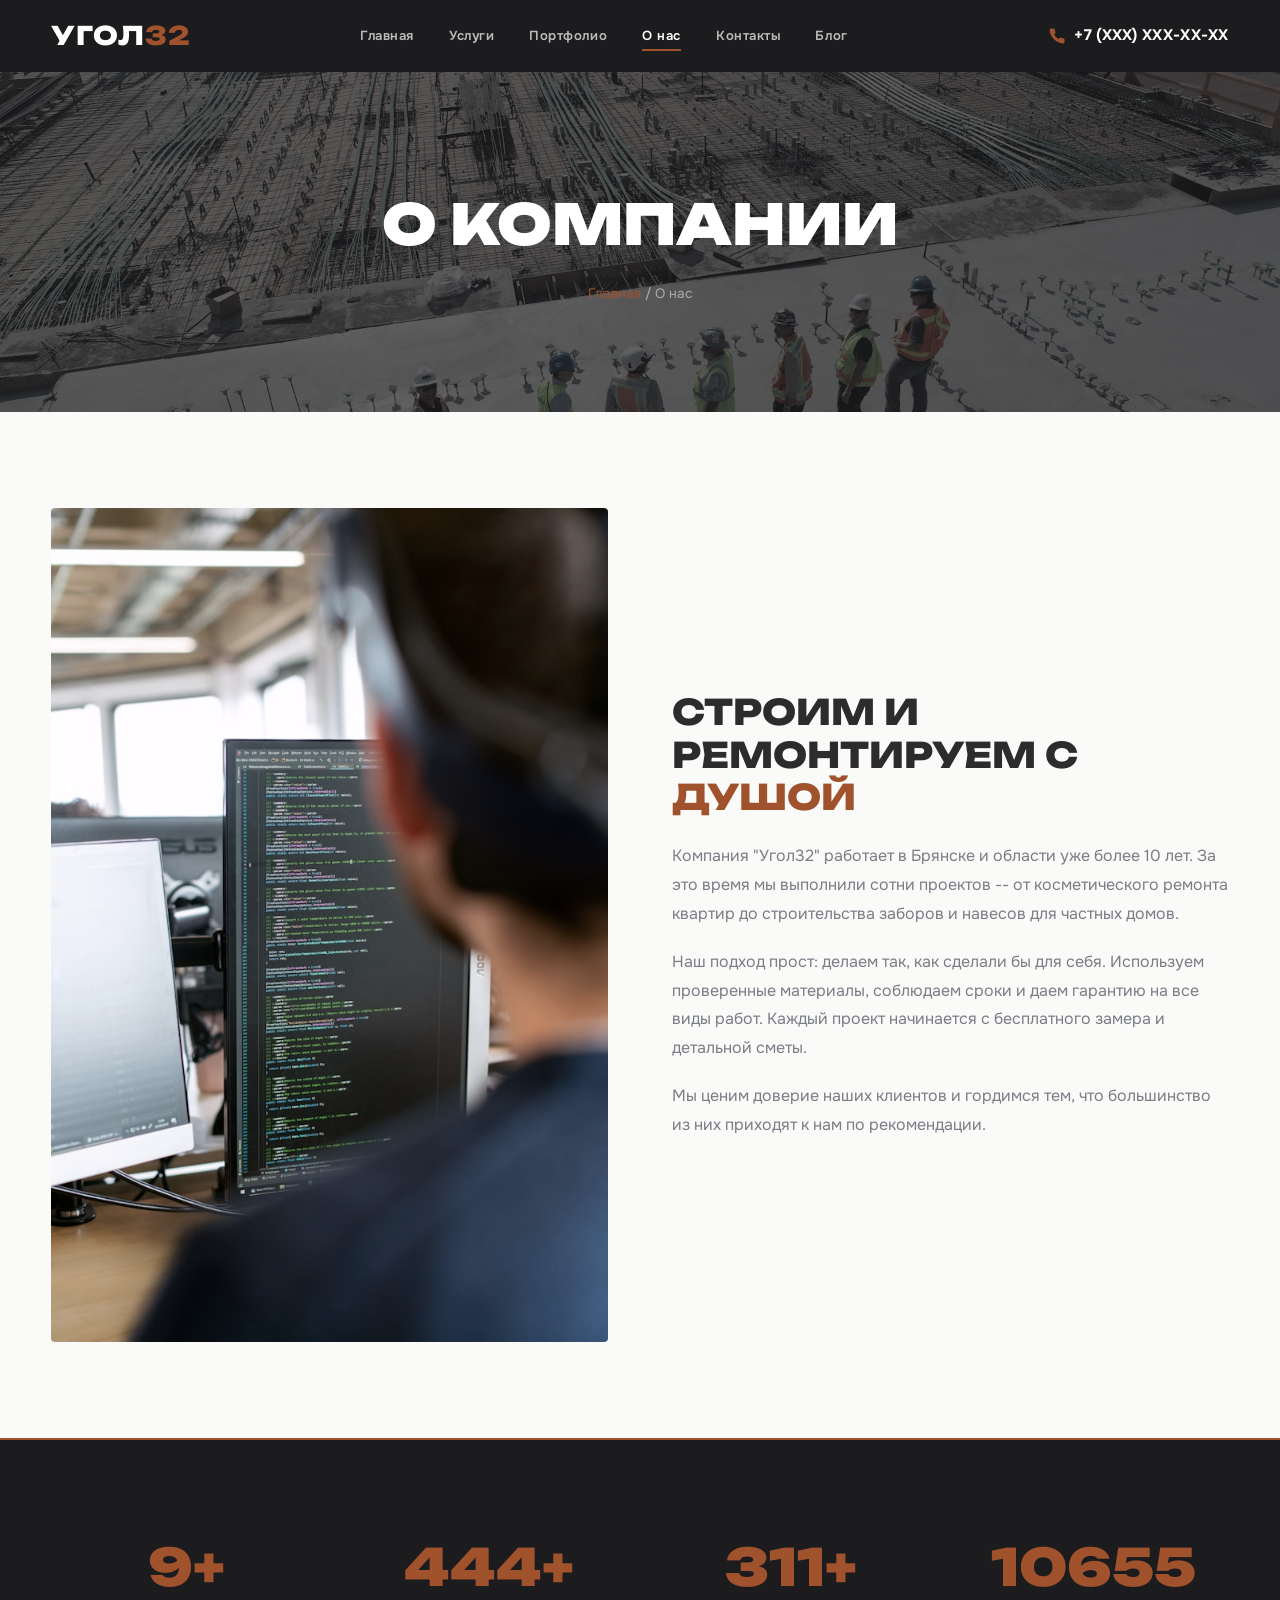
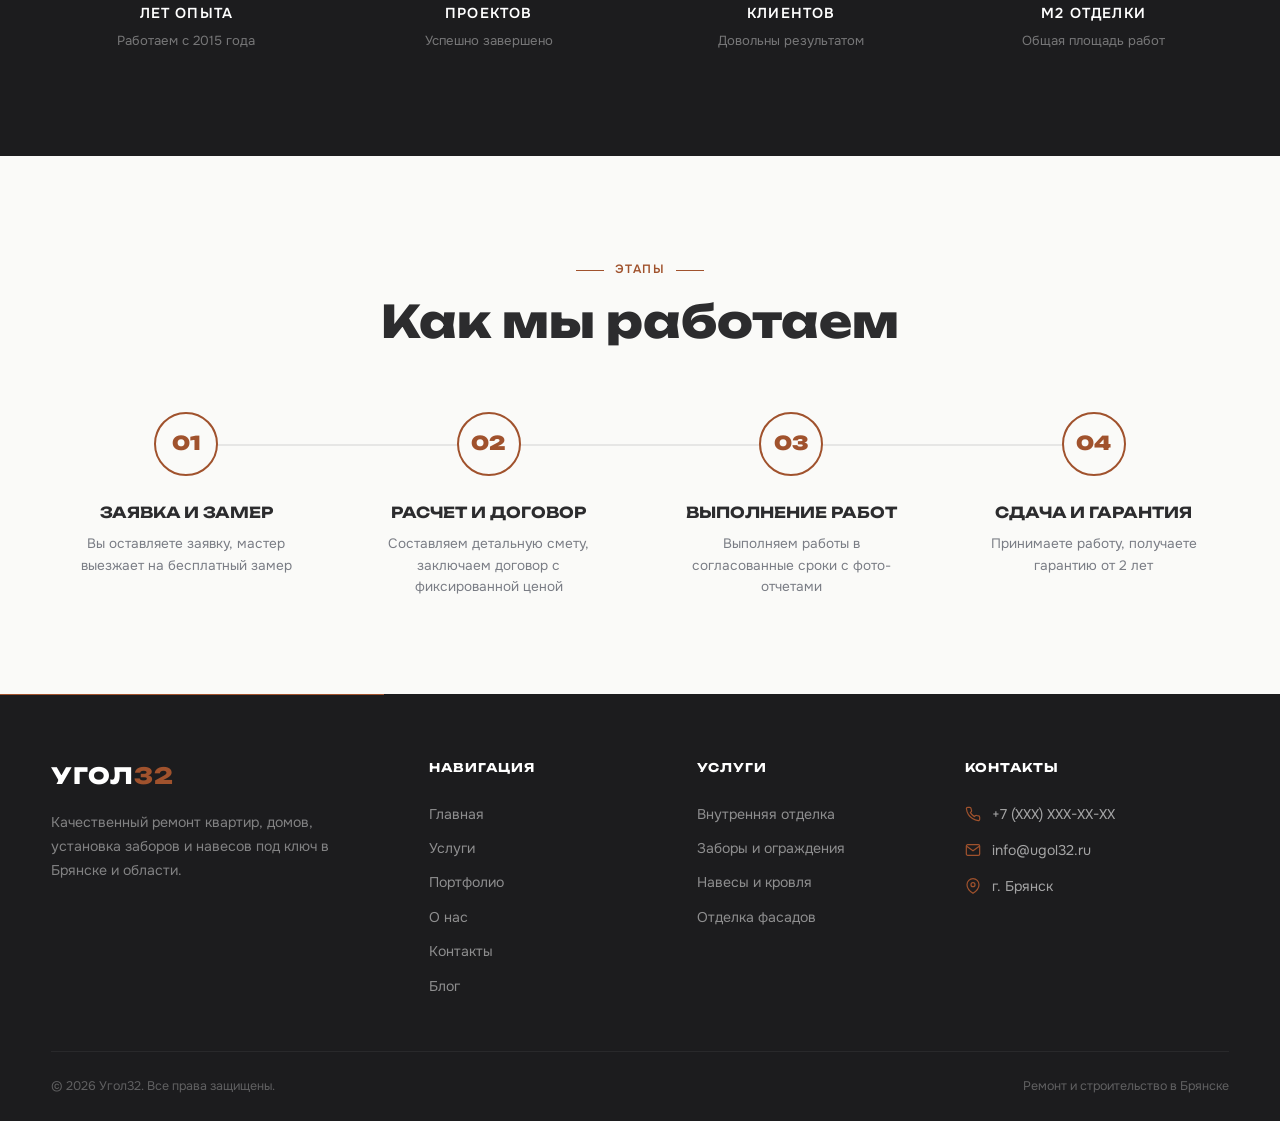
==== commit bbe6dbbd: "Download Unsplash images locally for users without VPN Unsplash is blocked in Russia without VPN, ca" ====
--- a/about.html
+++ b/about.html
@@ -17,7 +17,7 @@
     }
     .page-banner-bg {
       position: absolute; inset: 0;
-      background: url('https://images.unsplash.com/photo-1541888946425-d81bb19240f5?w=1920&q=80') center/cover no-repeat;
+      background: url('images/hero-about.jpg') center/cover no-repeat;
       filter: grayscale(60%); opacity: 0.3;
     }
     .page-banner-content { position: relative; z-index: 2; text-align: center; }
@@ -169,7 +169,7 @@
     <div class="container">
       <div class="about-intro">
         <div class="about-intro-img reveal">
-          <img src="https://images.unsplash.com/photo-1581094794329-c8112a89af12?w=700&q=80" alt="Команда Угол32 за работой" loading="lazy">
+          <img src="images/about-team.jpg" alt="Команда Угол32 за работой" loading="lazy">
         </div>
         <div class="about-intro-text reveal">
           <h2>Строим и ремонтируем с <em>душой</em></h2>
--- a/css/style.css
+++ b/css/style.css
@@ -242,7 +242,7 @@
 .hero-bg {
   position: absolute;
   inset: 0;
-  background: url('https://images.unsplash.com/photo-1504307651254-35680f356dfd?w=1920&q=80') center/cover no-repeat;
+  background: url('../images/hero-main.jpg') center/cover no-repeat;
   filter: grayscale(20%);
   transform: scale(1.05);
   transition: transform 8s linear;
@@ -451,12 +451,15 @@
 }
 
 .service-card {
+  display: block;
+  color: inherit;
   position: relative;
   border-radius: 4px;
   overflow: hidden;
   background: rgba(255,255,255,0.03);
   border: 1px solid rgba(255,255,255,0.06);
   transition: transform 0.5s var(--ease), box-shadow 0.5s var(--ease);
+  cursor: pointer;
 }
 .service-card:hover {
   transform: translateY(-4px);
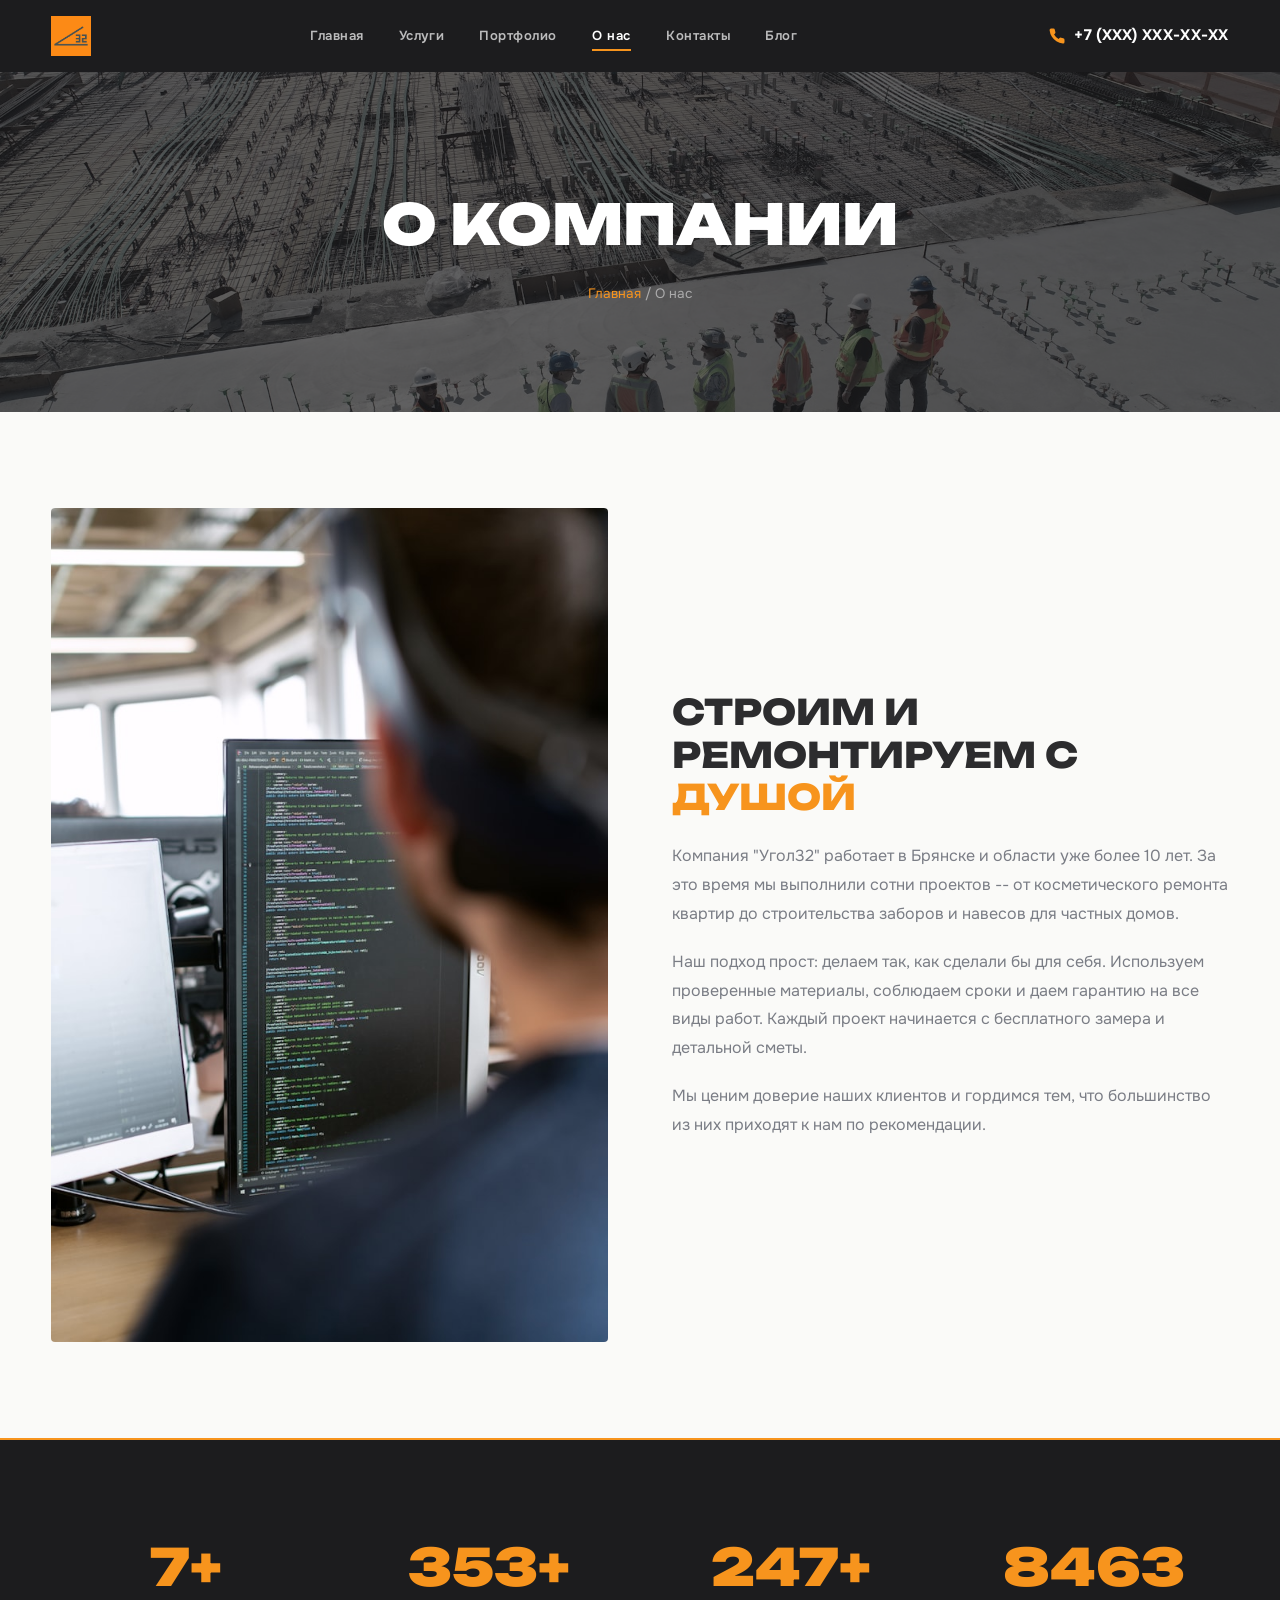
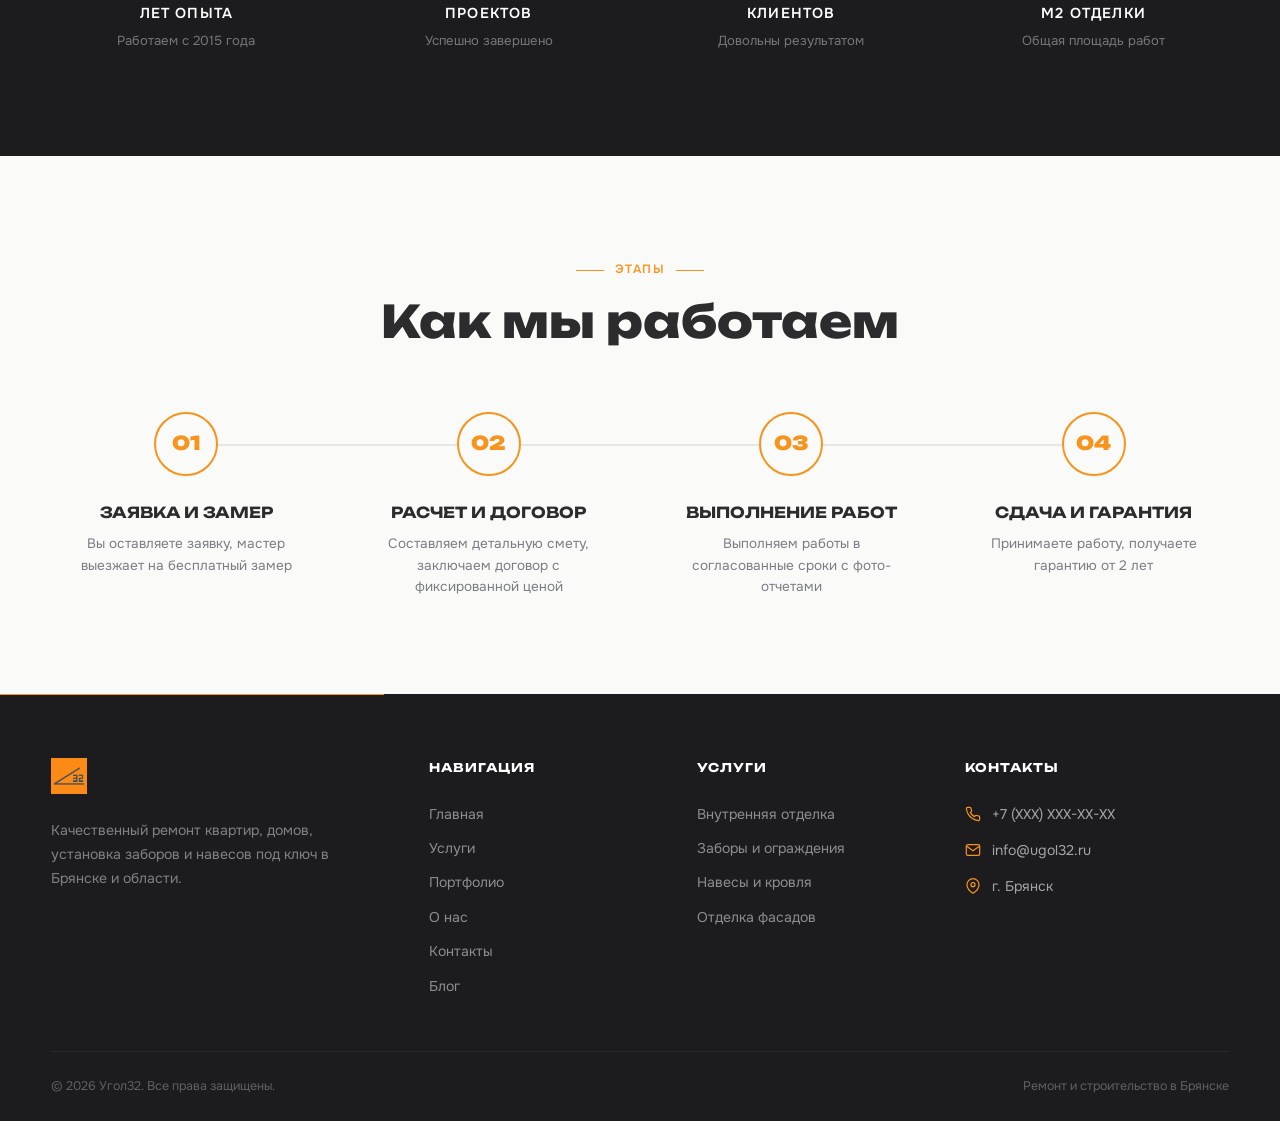
==== commit b172a0df: "Add company logo image and switch accent color to orange Replace text-based logo with logo.png acros" ====
--- a/about.html
+++ b/about.html
@@ -136,7 +136,7 @@
   <!-- HEADER -->
   <header class="site-header">
     <div class="container header-inner">
-      <a href="index.html" class="logo">УГОЛ<span>32</span></a>
+      <a href="index.html" class="logo"><img src="images/logo.png" alt="УГОЛ32" class="logo-img"></a>
       <nav class="nav-links">
         <a href="index.html">Главная</a><a href="uslugi.html">Услуги</a>
         <a href="portfolio.html">Портфолио</a><a href="about.html" class="active">О нас</a>
@@ -247,7 +247,7 @@
     <div class="container">
       <div class="footer-grid">
         <div class="footer-brand">
-          <a href="index.html" class="logo">УГОЛ<span>32</span></a>
+          <a href="index.html" class="logo"><img src="images/logo.png" alt="УГОЛ32" class="logo-img"></a>
           <p>Качественный ремонт квартир, домов, установка заборов и навесов под ключ в Брянске и области.</p>
         </div>
         <div>
--- a/css/style.css
+++ b/css/style.css
@@ -1,6 +1,6 @@
 /* ============================================
-   УГОЛ32 — Constructivist Brutalism
-   Black / White / Red — Raw precision
+   УГОЛ32 — Construction & Renovation
+   Orange / Dark Gray / White
    ============================================ */
 
 /* --- Reset & Base --- */
@@ -21,9 +21,9 @@
   --text: #2C2C2E;
   --text-muted: #7A7D85;
   --text-inv: #FFFFFF;
-  --accent: #A0522D;
-  --accent-hover: #8B4226;
-  --accent-glow: rgba(160, 82, 45, 0.12);
+  --accent: #F7941D;
+  --accent-hover: #E07A0C;
+  --accent-glow: rgba(247, 148, 29, 0.12);
   --font-display: 'Unbounded', sans-serif;
   --font-body: 'Onest', sans-serif;
   --ease: cubic-bezier(0.22, 1, 0.36, 1);
@@ -80,15 +80,14 @@
 
 /* Logo */
 .logo {
-  font-family: var(--font-display);
-  font-size: 1.6rem;
-  font-weight: 800;
-  color: var(--text-inv);
-  letter-spacing: 0.04em;
-  position: relative;
-}
-.logo span {
-  color: var(--accent);
+  display: flex;
+  align-items: center;
+  position: relative;
+}
+.logo-img {
+  height: 40px;
+  width: auto;
+  display: block;
 }
 
 /* Navigation */
@@ -791,9 +790,11 @@
 }
 
 .footer-brand .logo {
-  font-size: 1.4rem;
   margin-bottom: 1rem;
   display: inline-block;
+}
+.footer-brand .logo-img {
+  height: 36px;
 }
 .footer-brand p {
   font-size: 0.88rem;
